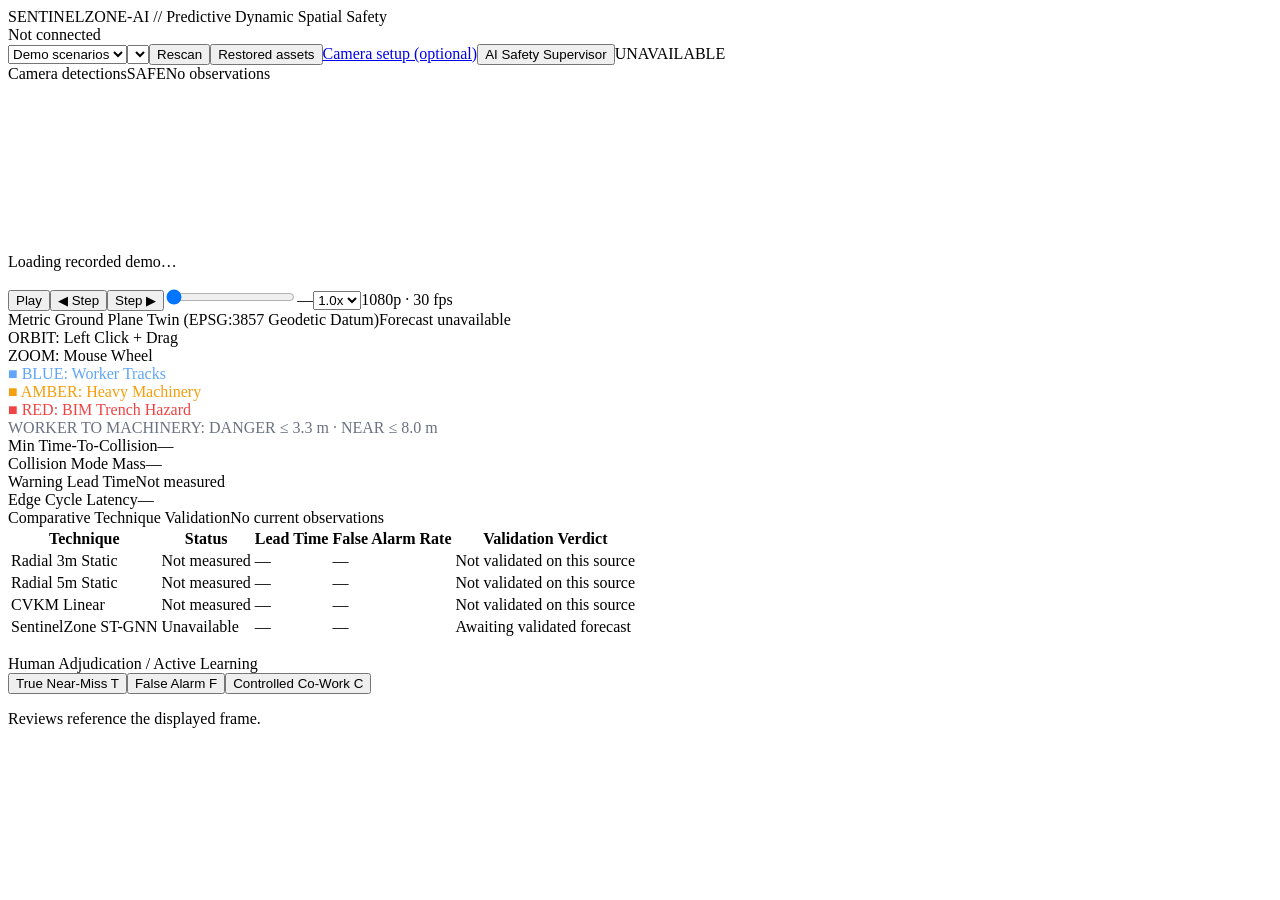
==== src/dashboard/index.html @ ecc1eb3b "source code organized" ====
<!doctype html><html lang="en"><head><meta charset="utf-8"><meta name="viewport" content="width=device-width,initial-scale=1"><title>SentinelZone-AI · Detection hub</title><link rel="stylesheet" href="/assets/dashboard.css"><script defer src="/assets/vendor/three.min.js"></script><script defer src="/assets/hub_core.js"></script><script defer src="/assets/hub.js"></script><script defer src="/assets/media.js"></script></head>
<body><header><div class="header-left"><div class="brand-title">SENTINELZONE-AI <span>// Predictive Dynamic Spatial Safety</span></div><span id="device" class="badge badge-gpu">Not connected</span></div><nav aria-label="Main navigation"><select id="source" class="scenario-select" aria-label="Monitoring source"><option value="demo">Demo scenarios</option><option value="live">Live camera</option></select><select id="scenario" class="scenario-select" aria-label="Demo scenario"></select><button id="rescan" class="ctrl-btn">Rescan</button><button id="media-open" class="ctrl-btn">Restored assets</button><a href="/setup" class="ctrl-btn">Camera setup (optional)</a><button id="supervisor" class="ctrl-btn">AI Safety Supervisor</button><span id="system-alert-badge" class="badge">UNAVAILABLE</span></nav></header>
<main><section class="panel"><div class="panel-header"><span id="cam-title-tag">Camera detections</span><span id="risk-state" class="badge">SAFE</span><span id="frame-timestamp" class="muted mono"></span><span id="cam-telemetry-tag">No observations</span></div><div id="video-wrapper"><canvas id="vision-canvas" aria-label="Camera image and detections"></canvas><p id="empty-message" role="status">Loading recorded demo…</p><span id="source-label"></span><span id="source-note" hidden></span></div><div class="video-controls" id="playback"><button id="btn-play" class="ctrl-btn">Play</button><button id="step-back" class="ctrl-btn">◀ Step</button><button id="step-forward" class="ctrl-btn">Step ▶</button><input id="scrubber" aria-label="Playback position" type="range" min="0" max="79" value="0"><span id="frame-counter">—</span><select id="speed" class="scenario-select" aria-label="Playback speed"><option value="0.5">0.5x</option><option selected value="1">1.0x</option><option value="2">2.0x</option><option value="4">4.0x</option><option value="8">8.0x</option></select><span id="format-tag" class="badge">1080p · 30 fps</span><span id="flow-rate" class="muted" aria-live="off"></span></div><div id="live-strip" class="video-controls" hidden>LIVE · <span id="live-age">Waiting for camera</span> · No recording</div><div id="event-log" class="muted mono" style="white-space:pre-line;line-height:1.35" aria-label="Zone event log"></div></section>
<section class="panel"><div class="panel-header"><span>Metric Ground Plane Twin (EPSG:3857 Geodetic Datum)</span><span id="forecast-label">Forecast unavailable</span></div><div id="webgl-wrapper" aria-label="3D safety view"></div><div id="scene-title"></div><div class="twin-overlay-info">ORBIT: Left Click + Drag<br>ZOOM: Mouse Wheel<br><span style="color:#60a5fa">■ BLUE: Worker Tracks</span><br><span style="color:#f59e0b">■ AMBER: Heavy Machinery</span><br><span style="color:#ef4444">■ RED: BIM Trench Hazard</span><br><span style="color:#6b7280">WORKER TO MACHINERY: DANGER ≤ 3.3 m · NEAR ≤ 8.0 m</span></div></section>
<section id="bottom-panel"><div class="metrics-grid"><div class="metric-card"><span class="metric-title">Min Time-To-Collision</span><span class="metric-val" id="metric-ttc">—</span></div><div class="metric-card"><span class="metric-title">Collision Mode Mass</span><span class="metric-val" id="metric-pcol">—</span></div><div class="metric-card"><span class="metric-title">Warning Lead Time</span><span class="metric-val" id="metric-wlt">Not measured</span></div><div class="metric-card"><span class="metric-title">Edge Cycle Latency</span><span class="metric-val" id="metric-latency">—</span></div></div>
<div class="validation-matrix"><div class="matrix-title"><span>Comparative Technique Validation</span><span id="comparison-context">No current observations</span></div><table class="matrix-table"><thead><tr><th>Technique</th><th>Status</th><th>Lead Time</th><th>False Alarm Rate</th><th>Validation Verdict</th></tr></thead><tbody><tr><td>Radial 3m Static</td><td>Not measured</td><td>—</td><td>—</td><td>Not validated on this source</td></tr><tr><td>Radial 5m Static</td><td>Not measured</td><td>—</td><td>—</td><td>Not validated on this source</td></tr><tr><td>CVKM Linear</td><td>Not measured</td><td>—</td><td>—</td><td>Not validated on this source</td></tr><tr class="row-highlight"><td>SentinelZone ST-GNN</td><td id="gnn-status">Unavailable</td><td>—</td><td>—</td><td id="gnn-verdict">Awaiting validated forecast</td></tr></tbody></table><p id="provenance" class="muted"></p></div>
<div class="action-triage"><span class="action-title">Human Adjudication / Active Learning</span><div class="action-buttons"><button class="btn-act btn-tp review" data-verdict="TRUE_POSITIVE">True Near-Miss <span class="kbd">T</span></button><button class="btn-act btn-fp review" data-verdict="FALSE_POSITIVE">False Alarm <span class="kbd">F</span></button><button class="btn-act btn-cw review" data-verdict="CONTROLLED_WORK">Controlled Co-Work <span class="kbd">C</span></button></div><p id="review-status" role="status">Reviews reference the displayed frame.</p></div></section></main>
<div id="agent" class="hub-modal" hidden><section><button id="close-agent" class="ctrl-btn">Close</button><h2>AI Safety Supervisor</h2><p id="agent-context">Requires a configured provider. Recommendations require site review.</p><label for="agent-question">Question</label><input id="agent-question" placeholder="Ask about this site"><button id="ask" class="ctrl-btn">Send</button><pre id="agent-answer" role="status"></pre></section></div>
<div id="media-panel" class="hub-modal" hidden><section><div class="media-head"><h2>Restored Original Assets</h2><button id="media-close" class="ctrl-btn">Close</button></div><p id="media-summary" class="muted">Loading…</p><div class="media-view"><div class="media-frame-wrap"><img id="media-frame" alt="Selected original video frame"><p id="media-status" class="muted"></p><p id="media-title" class="media-name"></p><p id="media-detail" class="media-meta"></p><div class="video-controls"><button id="media-play" class="ctrl-btn" disabled>Play</button><a id="media-link" class="ctrl-btn" target="_blank" rel="noreferrer noopener" hidden>Open original file</a></div></div><div class="media-lists"><div><h3>Videos</h3><ul id="media-list" class="media-list"></ul></div><div><h3>Datasets</h3><div id="dataset-list" class="dataset-list"></div><pre id="dataset-manifest" class="media-meta"></pre></div></div></div><button id="media-refresh" class="ctrl-btn">Refresh assets</button></section></div>
</body></html>
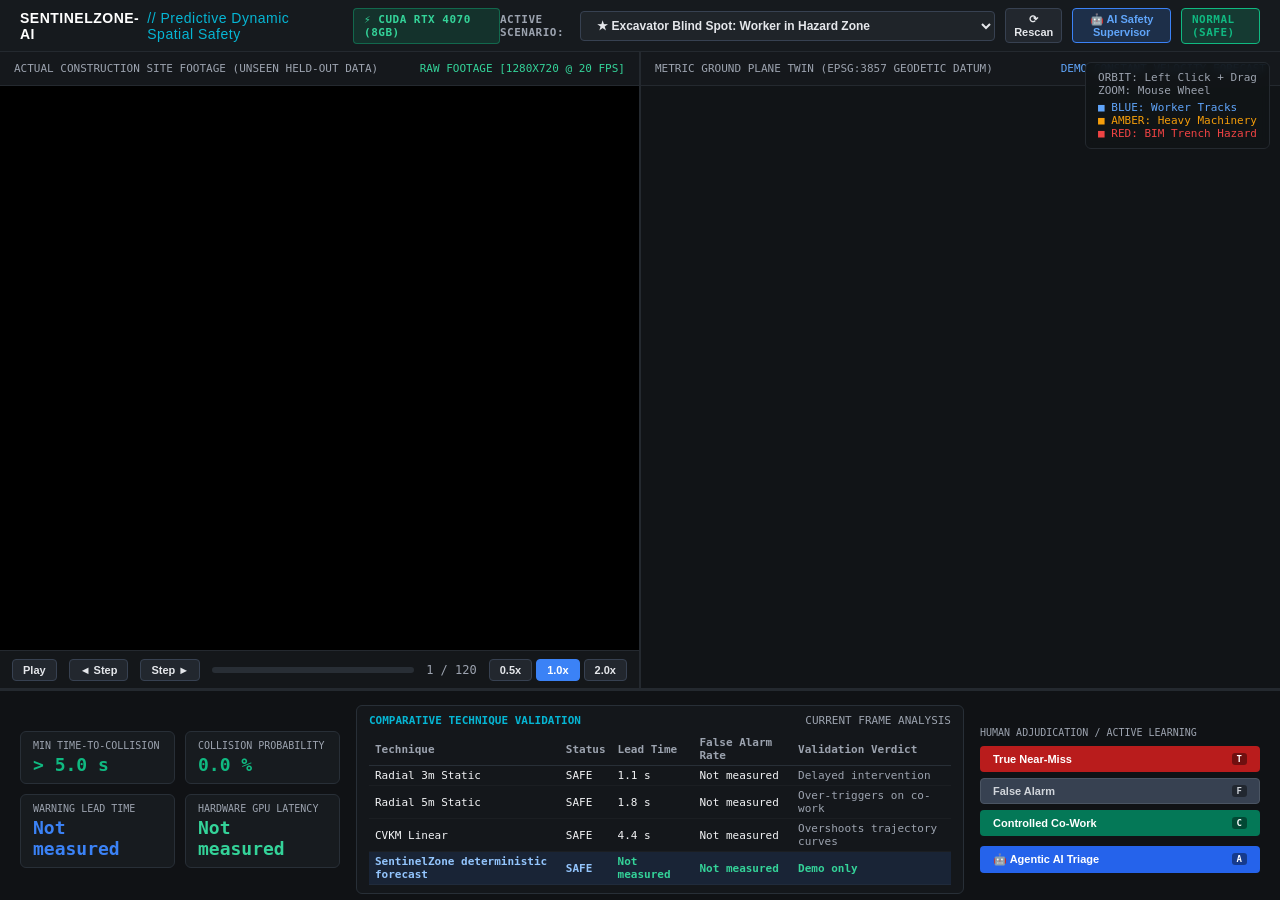
==== commit eb60e125: "docker application test (is working locally)" ====
--- a/src/dashboard/index.html
+++ b/src/dashboard/index.html
@@ -1,10 +1,662 @@
-<!doctype html><html lang="en"><head><meta charset="utf-8"><meta name="viewport" content="width=device-width,initial-scale=1"><title>SentinelZone-AI · Detection hub</title><link rel="stylesheet" href="/assets/dashboard.css"><script defer src="/assets/vendor/three.min.js"></script><script defer src="/assets/hub_core.js"></script><script defer src="/assets/hub.js"></script><script defer src="/assets/media.js"></script></head>
-<body><header><div class="header-left"><div class="brand-title">SENTINELZONE-AI <span>// Predictive Dynamic Spatial Safety</span></div><span id="device" class="badge badge-gpu">Not connected</span></div><nav aria-label="Main navigation"><select id="source" class="scenario-select" aria-label="Monitoring source"><option value="demo">Demo scenarios</option><option value="live">Live camera</option></select><select id="scenario" class="scenario-select" aria-label="Demo scenario"></select><button id="rescan" class="ctrl-btn">Rescan</button><button id="media-open" class="ctrl-btn">Restored assets</button><a href="/setup" class="ctrl-btn">Camera setup (optional)</a><button id="supervisor" class="ctrl-btn">AI Safety Supervisor</button><span id="system-alert-badge" class="badge">UNAVAILABLE</span></nav></header>
-<main><section class="panel"><div class="panel-header"><span id="cam-title-tag">Camera detections</span><span id="risk-state" class="badge">SAFE</span><span id="frame-timestamp" class="muted mono"></span><span id="cam-telemetry-tag">No observations</span></div><div id="video-wrapper"><canvas id="vision-canvas" aria-label="Camera image and detections"></canvas><p id="empty-message" role="status">Loading recorded demo…</p><span id="source-label"></span><span id="source-note" hidden></span></div><div class="video-controls" id="playback"><button id="btn-play" class="ctrl-btn">Play</button><button id="step-back" class="ctrl-btn">◀ Step</button><button id="step-forward" class="ctrl-btn">Step ▶</button><input id="scrubber" aria-label="Playback position" type="range" min="0" max="79" value="0"><span id="frame-counter">—</span><select id="speed" class="scenario-select" aria-label="Playback speed"><option value="0.5">0.5x</option><option selected value="1">1.0x</option><option value="2">2.0x</option><option value="4">4.0x</option><option value="8">8.0x</option></select><span id="format-tag" class="badge">1080p · 30 fps</span><span id="flow-rate" class="muted" aria-live="off"></span></div><div id="live-strip" class="video-controls" hidden>LIVE · <span id="live-age">Waiting for camera</span> · No recording</div><div id="event-log" class="muted mono" style="white-space:pre-line;line-height:1.35" aria-label="Zone event log"></div></section>
-<section class="panel"><div class="panel-header"><span>Metric Ground Plane Twin (EPSG:3857 Geodetic Datum)</span><span id="forecast-label">Forecast unavailable</span></div><div id="webgl-wrapper" aria-label="3D safety view"></div><div id="scene-title"></div><div class="twin-overlay-info">ORBIT: Left Click + Drag<br>ZOOM: Mouse Wheel<br><span style="color:#60a5fa">■ BLUE: Worker Tracks</span><br><span style="color:#f59e0b">■ AMBER: Heavy Machinery</span><br><span style="color:#ef4444">■ RED: BIM Trench Hazard</span><br><span style="color:#6b7280">WORKER TO MACHINERY: DANGER ≤ 3.3 m · NEAR ≤ 8.0 m</span></div></section>
-<section id="bottom-panel"><div class="metrics-grid"><div class="metric-card"><span class="metric-title">Min Time-To-Collision</span><span class="metric-val" id="metric-ttc">—</span></div><div class="metric-card"><span class="metric-title">Collision Mode Mass</span><span class="metric-val" id="metric-pcol">—</span></div><div class="metric-card"><span class="metric-title">Warning Lead Time</span><span class="metric-val" id="metric-wlt">Not measured</span></div><div class="metric-card"><span class="metric-title">Edge Cycle Latency</span><span class="metric-val" id="metric-latency">—</span></div></div>
-<div class="validation-matrix"><div class="matrix-title"><span>Comparative Technique Validation</span><span id="comparison-context">No current observations</span></div><table class="matrix-table"><thead><tr><th>Technique</th><th>Status</th><th>Lead Time</th><th>False Alarm Rate</th><th>Validation Verdict</th></tr></thead><tbody><tr><td>Radial 3m Static</td><td>Not measured</td><td>—</td><td>—</td><td>Not validated on this source</td></tr><tr><td>Radial 5m Static</td><td>Not measured</td><td>—</td><td>—</td><td>Not validated on this source</td></tr><tr><td>CVKM Linear</td><td>Not measured</td><td>—</td><td>—</td><td>Not validated on this source</td></tr><tr class="row-highlight"><td>SentinelZone ST-GNN</td><td id="gnn-status">Unavailable</td><td>—</td><td>—</td><td id="gnn-verdict">Awaiting validated forecast</td></tr></tbody></table><p id="provenance" class="muted"></p></div>
-<div class="action-triage"><span class="action-title">Human Adjudication / Active Learning</span><div class="action-buttons"><button class="btn-act btn-tp review" data-verdict="TRUE_POSITIVE">True Near-Miss <span class="kbd">T</span></button><button class="btn-act btn-fp review" data-verdict="FALSE_POSITIVE">False Alarm <span class="kbd">F</span></button><button class="btn-act btn-cw review" data-verdict="CONTROLLED_WORK">Controlled Co-Work <span class="kbd">C</span></button></div><p id="review-status" role="status">Reviews reference the displayed frame.</p></div></section></main>
-<div id="agent" class="hub-modal" hidden><section><button id="close-agent" class="ctrl-btn">Close</button><h2>AI Safety Supervisor</h2><p id="agent-context">Requires a configured provider. Recommendations require site review.</p><label for="agent-question">Question</label><input id="agent-question" placeholder="Ask about this site"><button id="ask" class="ctrl-btn">Send</button><pre id="agent-answer" role="status"></pre></section></div>
-<div id="media-panel" class="hub-modal" hidden><section><div class="media-head"><h2>Restored Original Assets</h2><button id="media-close" class="ctrl-btn">Close</button></div><p id="media-summary" class="muted">Loading…</p><div class="media-view"><div class="media-frame-wrap"><img id="media-frame" alt="Selected original video frame"><p id="media-status" class="muted"></p><p id="media-title" class="media-name"></p><p id="media-detail" class="media-meta"></p><div class="video-controls"><button id="media-play" class="ctrl-btn" disabled>Play</button><a id="media-link" class="ctrl-btn" target="_blank" rel="noreferrer noopener" hidden>Open original file</a></div></div><div class="media-lists"><div><h3>Videos</h3><ul id="media-list" class="media-list"></ul></div><div><h3>Datasets</h3><div id="dataset-list" class="dataset-list"></div><pre id="dataset-manifest" class="media-meta"></pre></div></div></div><button id="media-refresh" class="ctrl-btn">Refresh assets</button></section></div>
-</body></html>
+<!DOCTYPE html>
+<html lang="en">
+<head>
+  <meta charset="UTF-8">
+  <meta name="viewport" content="width=device-width, initial-scale=1.0">
+  <title>SentinelZone-AI // Predictive Dynamic Spatial Safety & Near-Miss Anticipation Platform</title>
+  <style>
+    :root {
+      --bg-dark: #0a0c0e;
+      --panel-bg: #111417;
+      --header-bg: #161a1e;
+      --border-color: #24292f;
+      --accent-blue: #3b82f6;
+      --accent-cyan: #06b6d4;
+      --accent-amber: #f59e0b;
+      --accent-red: #ef4444;
+      --accent-green: #10b981;
+      --text-main: #f3f4f6;
+      --text-muted: #9ca3af;
+      --mono-font: "JetBrains Mono", SFMono-Regular, Menlo, Monaco, Consolas, monospace;
+    }
+
+    * { box-sizing: border-box; margin: 0; padding: 0; }
+    body {
+      font-family: -apple-system, BlinkMacSystemFont, "Segoe UI", Roboto, sans-serif;
+      background: var(--bg-dark);
+      color: var(--text-main);
+      height: 100vh;
+      overflow: hidden;
+      display: flex;
+      flex-direction: column;
+    }
+
+    /* Header */
+    header {
+      height: 52px;
+      background: var(--header-bg);
+      border-bottom: 1px solid var(--border-color);
+      display: flex;
+      align-items: center;
+      justify-content: space-between;
+      padding: 0 20px;
+      font-size: 13px;
+      font-weight: 600;
+      letter-spacing: 0.5px;
+    }
+
+    .header-left { display: flex; align-items: center; gap: 14px; }
+    .brand-title { color: #fff; font-weight: 800; font-size: 14px; display: flex; align-items: center; gap: 8px; }
+    .brand-title span { color: var(--accent-cyan); font-weight: 400; }
+
+    .badge {
+      padding: 4px 10px;
+      border-radius: 4px;
+      font-size: 11px;
+      font-family: var(--mono-font);
+      font-weight: 700;
+      text-transform: uppercase;
+      letter-spacing: 0.5px;
+      display: inline-flex;
+      align-items: center;
+      gap: 6px;
+    }
+    .badge-gpu { background: rgba(16, 185, 129, 0.15); color: #34d399; border: 1px solid rgba(16, 185, 129, 0.4); }
+    .badge-alert-normal { background: rgba(16, 185, 129, 0.2); color: #10b981; border: 1px solid #10b981; }
+    .badge-alert-advisory { background: rgba(59, 130, 246, 0.2); color: #3b82f6; border: 1px solid #3b82f6; }
+    .badge-alert-warning { background: rgba(245, 158, 11, 0.2); color: #f59e0b; border: 1px solid #f59e0b; }
+    .badge-alert-critical { background: rgba(239, 68, 68, 0.3); color: #ef4444; border: 1px solid #ef4444; animation: pulseRed 1s infinite alternate; }
+
+    @keyframes pulseRed {
+      0% { box-shadow: 0 0 4px rgba(239, 68, 68, 0.4); }
+      100% { box-shadow: 0 0 16px rgba(239, 68, 68, 0.9); }
+    }
+
+    .scenario-select {
+      background: #1f2429;
+      color: #e5e7eb;
+      border: 1px solid #374151;
+      border-radius: 4px;
+      padding: 6px 12px;
+      font-size: 12px;
+      font-weight: 600;
+      cursor: pointer;
+      outline: none;
+    }
+    .scenario-select:focus { border-color: var(--accent-blue); }
+
+    /* Main Workspace Split */
+    main {
+      flex: 1;
+      display: grid;
+      grid-template-columns: 1fr 1fr;
+      grid-template-rows: 1fr 210px;
+      gap: 2px;
+      background: var(--border-color);
+      min-height: 0;
+    }
+
+    .panel {
+      background: var(--panel-bg);
+      display: flex;
+      flex-direction: column;
+      position: relative;
+      overflow: hidden;
+    }
+
+    .panel-header {
+      height: 34px;
+      background: #15181c;
+      padding: 0 14px;
+      display: flex;
+      align-items: center;
+      justify-content: space-between;
+      font-size: 11px;
+      font-family: var(--mono-font);
+      color: var(--text-muted);
+      text-transform: uppercase;
+      border-bottom: 1px solid var(--border-color);
+      user-select: none;
+    }
+
+    /* Video Player & Canvas Overlays */
+    #video-wrapper {
+      flex: 1;
+      position: relative;
+      background: #000;
+      display: flex;
+      align-items: center;
+      justify-content: center;
+      overflow: hidden;
+    }
+
+    #vision-canvas {
+      width: 100%;
+      height: 100%;
+      display: block;
+    }
+
+    /* Video Control Bar */
+    .video-controls {
+      height: 38px;
+      background: #14171a;
+      border-top: 1px solid var(--border-color);
+      display: flex;
+      align-items: center;
+      padding: 0 12px;
+      gap: 12px;
+      font-size: 12px;
+      font-family: var(--mono-font);
+    }
+
+    .ctrl-btn {
+      background: #22272e;
+      border: 1px solid #374151;
+      color: #e5e7eb;
+      border-radius: 4px;
+      padding: 4px 10px;
+      cursor: pointer;
+      font-size: 11px;
+      font-weight: 600;
+      transition: background 0.15s;
+    }
+    .ctrl-btn:hover { background: #2d333b; }
+    .ctrl-btn.active { background: var(--accent-blue); color: white; border-color: var(--accent-blue); }
+
+    .scrubber {
+      flex: 1;
+      height: 6px;
+      background: #282e35;
+      border-radius: 3px;
+      cursor: pointer;
+      position: relative;
+    }
+    .scrubber-fill {
+      height: 100%;
+      width: 0%;
+      background: var(--accent-cyan);
+      border-radius: 3px;
+      transition: width 0.05s linear;
+    }
+
+    /* 3D WebGL Digital Twin */
+    #webgl-wrapper {
+      flex: 1;
+      width: 100%;
+      height: 100%;
+      position: relative;
+      cursor: grab;
+    }
+    #webgl-wrapper:active { cursor: grabbing; }
+
+    .twin-overlay-info {
+      position: absolute;
+      top: 10px;
+      right: 10px;
+      background: rgba(17, 20, 23, 0.85);
+      border: 1px solid var(--border-color);
+      padding: 8px 12px;
+      border-radius: 6px;
+      font-family: var(--mono-font);
+      font-size: 11px;
+      color: #9ca3af;
+      pointer-events: none;
+      backdrop-filter: blur(4px);
+    }
+
+    /* Bottom Analytics & Validation Panel */
+    #bottom-panel {
+      grid-column: 1 / -1;
+      background: #101215;
+      display: grid;
+      grid-template-columns: 320px 1fr 280px;
+      gap: 16px;
+      padding: 14px 20px;
+      align-items: center;
+      border-top: 1px solid var(--border-color);
+    }
+
+    /* Telemetry Counters */
+    .metrics-grid {
+      display: grid;
+      grid-template-columns: 1fr 1fr;
+      gap: 10px;
+    }
+    .metric-card {
+      background: #171b1f;
+      border: 1px solid #282f37;
+      border-radius: 6px;
+      padding: 8px 12px;
+      display: flex;
+      flex-direction: column;
+      gap: 3px;
+    }
+    .metric-title { font-size: 10px; font-family: var(--mono-font); color: var(--text-muted); text-transform: uppercase; }
+    .metric-val { font-size: 18px; font-weight: 800; font-family: var(--mono-font); color: #fff; }
+
+    /* Technique Validation Matrix */
+    .validation-matrix {
+      background: #14171b;
+      border: 1px solid #282f37;
+      border-radius: 6px;
+      padding: 8px 12px;
+      display: flex;
+      flex-direction: column;
+      gap: 6px;
+    }
+    .matrix-title {
+      font-size: 11px;
+      font-family: var(--mono-font);
+      color: var(--accent-cyan);
+      font-weight: 700;
+      text-transform: uppercase;
+      display: flex;
+      justify-content: space-between;
+    }
+    .matrix-table {
+      width: 100%;
+      border-collapse: collapse;
+      font-size: 11px;
+      font-family: var(--mono-font);
+    }
+    .matrix-table th {
+      color: var(--text-muted);
+      text-align: left;
+      padding: 3px 6px;
+      border-bottom: 1px solid #282f37;
+      font-weight: 600;
+    }
+    .matrix-table td {
+      padding: 3px 6px;
+      border-bottom: 1px solid rgba(255,255,255,0.03);
+    }
+    .row-highlight {
+      background: rgba(59, 130, 246, 0.12);
+      color: #93c5fd;
+      font-weight: 700;
+    }
+
+    /* Adjudication Controls */
+    .action-triage {
+      display: flex;
+      flex-direction: column;
+      gap: 8px;
+    }
+    .action-title { font-size: 10px; font-family: var(--mono-font); color: var(--text-muted); text-transform: uppercase; }
+    .action-buttons { display: flex; flex-direction: column; gap: 6px; }
+    .btn-act {
+      padding: 6px 12px;
+      border-radius: 4px;
+      font-size: 11px;
+      font-weight: 700;
+      cursor: pointer;
+      border: 1px solid transparent;
+      display: flex;
+      align-items: center;
+      justify-content: space-between;
+      transition: filter 0.15s;
+    }
+    .btn-act:hover { filter: brightness(1.15); }
+    .btn-tp { background: #b91c1c; color: #fff; }
+    .btn-fp { background: #374151; color: #d1d5db; border-color: #4b5563; }
+    .btn-cw { background: #047857; color: #fff; }
+    .kbd {
+      background: rgba(0, 0, 0, 0.4);
+      padding: 1px 5px;
+      border-radius: 3px;
+      font-size: 9px;
+      font-family: var(--mono-font);
+    }
+
+    /* AI Safety Supervisor Modal */
+    .agent-modal-backdrop {
+      display: none;
+      position: fixed;
+      top: 0; left: 0; right: 0; bottom: 0;
+      background: rgba(0, 0, 0, 0.75);
+      backdrop-filter: blur(4px);
+      z-index: 1000;
+      align-items: center;
+      justify-content: center;
+    }
+    .agent-modal {
+      width: 820px;
+      max-width: 95vw;
+      height: 660px;
+      max-height: 90vh;
+      background: #111417;
+      border: 1px solid #374151;
+      border-radius: 8px;
+      display: flex;
+      flex-direction: column;
+      box-shadow: 0 20px 50px rgba(0,0,0,0.8), 0 0 25px rgba(59,130,246,0.25);
+      overflow: hidden;
+    }
+    .agent-modal-header {
+      padding: 12px 18px;
+      background: #161a1e;
+      border-bottom: 1px solid var(--border-color);
+      display: flex;
+      justify-content: space-between;
+      align-items: center;
+    }
+    .agent-modal-title {
+      font-size: 13px;
+      font-weight: 700;
+      color: #fff;
+      display: flex;
+      align-items: center;
+      gap: 10px;
+    }
+    .agent-quick-actions {
+      padding: 8px 16px;
+      background: #0d1013;
+      border-bottom: 1px solid var(--border-color);
+      display: flex;
+      gap: 8px;
+      overflow-x: auto;
+      white-space: nowrap;
+    }
+    .quick-chip {
+      padding: 4px 10px;
+      background: #1e242b;
+      border: 1px solid #374151;
+      border-radius: 14px;
+      font-size: 11px;
+      font-weight: 600;
+      color: #93c5fd;
+      cursor: pointer;
+      transition: all 0.15s;
+    }
+    .quick-chip:hover {
+      background: #2563eb;
+      color: #fff;
+      border-color: #3b82f6;
+    }
+    .agent-chat-body {
+      flex: 1;
+      overflow-y: auto;
+      padding: 16px;
+      display: flex;
+      flex-direction: column;
+      gap: 12px;
+      font-size: 12px;
+      line-height: 1.5;
+    }
+    .chat-msg {
+      max-width: 90%;
+      padding: 10px 14px;
+      border-radius: 6px;
+      word-break: break-word;
+    }
+    .chat-msg-user {
+      align-self: flex-end;
+      background: #1e3a8a;
+      color: #eff6ff;
+      border: 1px solid #2563eb;
+    }
+    .chat-msg-agent {
+      align-self: flex-start;
+      background: #181d22;
+      color: #e5e7eb;
+      border: 1px solid #2a313a;
+    }
+    .chat-msg-agent h3 {
+      font-size: 12px;
+      color: #60a5fa;
+      margin-bottom: 6px;
+    }
+    .chat-msg-agent ul, .chat-msg-agent ol {
+      margin-left: 18px;
+      margin-top: 4px;
+    }
+    .tool-badge {
+      display: inline-flex;
+      align-items: center;
+      gap: 4px;
+      padding: 2px 6px;
+      margin-bottom: 6px;
+      background: rgba(16, 185, 129, 0.15);
+      color: #34d399;
+      border: 1px solid rgba(16, 185, 129, 0.4);
+      border-radius: 3px;
+      font-size: 10px;
+      font-family: var(--mono-font);
+      font-weight: 700;
+    }
+    .agent-modal-footer {
+      padding: 12px 16px;
+      background: #161a1e;
+      border-top: 1px solid var(--border-color);
+      display: flex;
+      gap: 10px;
+    }
+    .agent-input {
+      flex: 1;
+      background: #0f1317;
+      border: 1px solid #374151;
+      border-radius: 4px;
+      padding: 8px 12px;
+      font-size: 12px;
+      color: #fff;
+      outline: none;
+    }
+    .agent-input:focus { border-color: var(--accent-blue); }
+    .agent-send-btn {
+      padding: 8px 16px;
+      background: #2563eb;
+      color: #fff;
+      border: none;
+      border-radius: 4px;
+      font-size: 12px;
+      font-weight: 600;
+      cursor: pointer;
+    }
+    .agent-send-btn:hover { background: #1d4ed8; }
+  </style>
+  <script src="/assets/three.r128.min.js"></script>
+<script defer src="/assets/demo.js"></script></head>
+<body>
+
+  <!-- Top Header Bar -->
+  <header>
+    <div class="header-left">
+      <div class="brand-title">
+        SENTINELZONE-AI <span>// Predictive Dynamic Spatial Safety</span>
+      </div>
+      <div class="badge badge-gpu">⚡ CUDA RTX 4070 (8GB)</div>
+    </div>
+
+    <div style="display: flex; align-items: center; gap: 10px;">
+      <label for="scenario-dropdown" style="font-size: 11px; color: var(--text-muted); font-family: var(--mono-font);">ACTIVE SCENARIO:</label>
+      <select id="scenario-dropdown" class="scenario-select" data-demo-action="0">
+        <option value="scenario_worker_in_excavator_blind_spot" selected>★ Excavator Blind Spot: Worker in Hazard Zone</option>
+        <option value="scenario_exca_near_miss">★ Excavator Near-Miss: Worker Near Heavy Equipment (exca9)</option>
+        <option value="scenario_worker_and_excavator_near_barrier">★ Controlled Co-Working: Worker & Excavator Near Barrier</option>
+        <option value="scenario_user_field">Field Video 1: 15100676 (Active Site)</option>
+        <option value="scenario_user_crew">Field Video 2: 10810477 (HD Site Crew)</option>
+        <option value="scenario_user_workforce">Field Video 3: 14117669 (4K Dense Workforce)</option>
+        <option value="scenario_1_real_site">Scenario 1: Actual Construction Site Footage (Active Haul Road)</option>
+      </select>
+      <button class="ctrl-btn" style="padding: 4px 8px; font-size: 11px;" title="Scan folder for newly dropped videos" data-demo-action="1">⟳ Rescan</button>
+      <button class="ctrl-btn" style="padding: 4px 10px; font-size: 11px; background: rgba(59, 130, 246, 0.2); border-color: #3b82f6; color: #60a5fa;" data-demo-action="2">🤖 AI Safety Supervisor</button>
+      <div id="system-alert-badge" class="badge badge-alert-normal">NORMAL (SAFE)</div>
+    </div>
+  </header>
+
+  <!-- Main Workspaces -->
+  <main>
+    <!-- Left Panel: Real Video / Dataset Frame Canvas -->
+    <div class="panel">
+      <div class="panel-header">
+        <span id="cam-title-tag">Actual Construction Site Footage (Unseen Held-Out Data)</span>
+        <span id="cam-telemetry-tag" style="color: #34d399;">RAW FOOTAGE [1280x720 @ 20 FPS]</span>
+      </div>
+      <div id="video-wrapper">
+        <canvas id="vision-canvas"></canvas>
+      </div>
+      <!-- Video Controls Bar -->
+      <div class="video-controls">
+        <button id="btn-play" class="ctrl-btn" data-demo-action="3">Play</button>
+        <button class="ctrl-btn" data-demo-action="4">◄ Step</button>
+        <button class="ctrl-btn" data-demo-action="5">Step ►</button>
+        <div class="scrubber" data-demo-action="6">
+          <div id="scrubber-fill" class="scrubber-fill"></div>
+        </div>
+        <span id="frame-counter" style="color: #9ca3af;">1 / 120</span>
+        <div style="display:flex; gap:4px;">
+          <button class="ctrl-btn" data-demo-action="7">0.5x</button>
+          <button class="ctrl-btn active" id="spd-1x" data-demo-action="8">1.0x</button>
+          <button class="ctrl-btn" data-demo-action="9">2.0x</button>
+        </div>
+      </div>
+    </div>
+
+    <!-- Right Panel: Three.js Metric Ground Plane Digital Twin -->
+    <div class="panel">
+      <div class="panel-header">
+        <span>Metric Ground Plane Twin (EPSG:3857 Geodetic Datum)</span>
+        <span style="color: #60a5fa;">DEMO CONSTANT-VELOCITY FORECAST</span>
+      </div>
+      <div id="webgl-wrapper"></div>
+      <div class="twin-overlay-info">
+        <div>ORBIT: Left Click + Drag</div>
+        <div>ZOOM: Mouse Wheel</div>
+        <div style="margin-top: 4px; color: #60a5fa;">■ BLUE: Worker Tracks</div>
+        <div style="color: #f59e0b;">■ AMBER: Heavy Machinery</div>
+        <div style="color: #ef4444;">■ RED: BIM Trench Hazard</div>
+      </div>
+    </div>
+
+    <!-- Bottom Panel: Quantitative Validation & Human Adjudication -->
+    <div id="bottom-panel">
+      <!-- Live Operational Metrics -->
+      <div class="metrics-grid">
+        <div class="metric-card">
+          <span class="metric-title">Min Time-To-Collision</span>
+          <span class="metric-val" id="metric-ttc" style="color: #10b981;">&gt; 5.0 s</span>
+        </div>
+        <div class="metric-card">
+          <span class="metric-title">Collision Probability</span>
+          <span class="metric-val" id="metric-pcol" style="color: #10b981;">0.0 %</span>
+        </div>
+        <div class="metric-card">
+          <span class="metric-title">Warning Lead Time</span>
+          <span class="metric-val" id="metric-wlt" style="color: #3b82f6;">Not measured</span>
+        </div>
+        <div class="metric-card">
+          <span class="metric-title">Hardware GPU Latency</span>
+          <span class="metric-val" id="metric-latency" style="color: #34d399;">Not measured</span>
+        </div>
+      </div>
+
+      <!-- Technique Validation Matrix -->
+      <div class="validation-matrix">
+        <div class="matrix-title">
+          <span>Comparative Technique Validation</span>
+          <span style="color: #9ca3af; font-weight: 400;">Current Frame Analysis</span>
+        </div>
+        <table class="matrix-table">
+          <thead>
+            <tr>
+              <th>Technique</th>
+              <th>Status</th>
+              <th>Lead Time</th>
+              <th>False Alarm Rate</th>
+              <th>Validation Verdict</th>
+            </tr>
+          </thead>
+          <tbody>
+            <tr>
+              <td>Radial 3m Static</td>
+              <td id="val-r3-status">SAFE</td>
+              <td>1.1 s</td>
+              <td>Not measured</td>
+              <td id="val-r3-verdict" style="color: #9ca3af;">Delayed intervention</td>
+            </tr>
+            <tr>
+              <td>Radial 5m Static</td>
+              <td id="val-r5-status">SAFE</td>
+              <td>1.8 s</td>
+              <td>Not measured</td>
+              <td id="val-r5-verdict" style="color: #9ca3af;">Over-triggers on co-work</td>
+            </tr>
+            <tr>
+              <td>CVKM Linear</td>
+              <td id="val-cvkm-status">SAFE</td>
+              <td>4.4 s</td>
+              <td>Not measured</td>
+              <td id="val-cvkm-verdict" style="color: #9ca3af;">Overshoots trajectory curves</td>
+            </tr>
+            <tr class="row-highlight">
+              <td>SentinelZone deterministic forecast</td>
+              <td id="val-stgnn-status">SAFE</td>
+              <td style="color: #34d399;">Not measured</td>
+              <td style="color: #34d399;">Not measured</td>
+              <td id="val-stgnn-verdict" style="color: #34d399;">Demo only</td>
+            </tr>
+          </tbody>
+        </table>
+      </div>
+
+      <!-- Human-in-the-Loop Adjudication -->
+      <div class="action-triage">
+        <span class="action-title">Human Adjudication / Active Learning</span>
+        <div class="action-buttons">
+          <button class="btn-act btn-tp" data-demo-action="10">
+            <span>True Near-Miss</span> <span class="kbd">T</span>
+          </button>
+          <button class="btn-act btn-fp" data-demo-action="11">
+            <span>False Alarm</span> <span class="kbd">F</span>
+          </button>
+          <button class="btn-act btn-cw" data-demo-action="12">
+            <span>Controlled Co-Work</span> <span class="kbd">C</span>
+          </button>
+          <button class="btn-act" style="background: #2563eb; color: #fff; margin-top: 4px;" data-demo-action="13">
+            <span>🤖 Agentic AI Triage</span> <span class="kbd">A</span>
+          </button>
+        </div>
+      </div>
+    </div>
+  </main>
+
+
+
+  <!-- Autonomous AI Safety Supervisor Modal -->
+  <div id="agent-modal-backdrop" class="agent-modal-backdrop" data-demo-action="14">
+    <div class="agent-modal" data-demo-action="15">
+      <div class="agent-modal-header">
+        <div class="agent-modal-title">
+          <span>🤖 Autonomous Site Safety Supervisor</span>
+          <span class="badge" style="background: rgba(59,130,246,0.2); color: #60a5fa; border: 1px solid #3b82f6; font-size: 10px;">LangGraph ReAct Multi-Tool Agent</span>
+        </div>
+        <button class="ctrl-btn" style="padding: 2px 8px; font-size: 12px;" data-demo-action="16">✕</button>
+      </div>
+
+      <!-- Quick Action Chips -->
+      <div class="agent-quick-actions">
+        <div class="quick-chip" data-demo-action="17">📋 Compile Shift PTW (Pier B4)</div>
+        <div class="quick-chip" data-demo-action="18">🔍 Live EKF Telemetry</div>
+        <div class="quick-chip" data-demo-action="19">⚖️ Multimodal Incident Triage</div>
+        <div class="quick-chip" data-demo-action="20">📢 OSHA Toolbox Briefing</div>
+        <div class="quick-chip" data-demo-action="21">📈 Active Learning Queue</div>
+      </div>
+
+      <!-- Scrollable Chat Body -->
+      <div id="agent-chat-body" class="agent-chat-body">
+        <div class="chat-msg chat-msg-agent">
+          <h3>🤖 Sentinel Safety Supervisor Online</h3>
+          <p>Autonomous agent initialized on edge GPU. I continuously monitor multi-agent kinematics, dynamic exclusion envelopes, and incident telemetry.</p>
+          <p style="margin-top: 6px; color: var(--text-muted);">Select a quick action above or enter natural language commands below.</p>
+        </div>
+      </div>
+
+      <!-- Chat Input Area -->
+      <div class="agent-modal-footer">
+        <input type="text" id="agent-input-field" class="agent-input" placeholder="Ask Supervisor (e.g. 'Compile permit for Pier B4', 'Adjudicate excavator near-miss', 'Generate OSHA talk')..." onkeydown="if(event.key==='Enter') sendAgentMessage()">
+        <button class="agent-send-btn" data-demo-action="22">Send</button>
+      </div>
+    </div>
+  </div>
+</body>
+</html>
